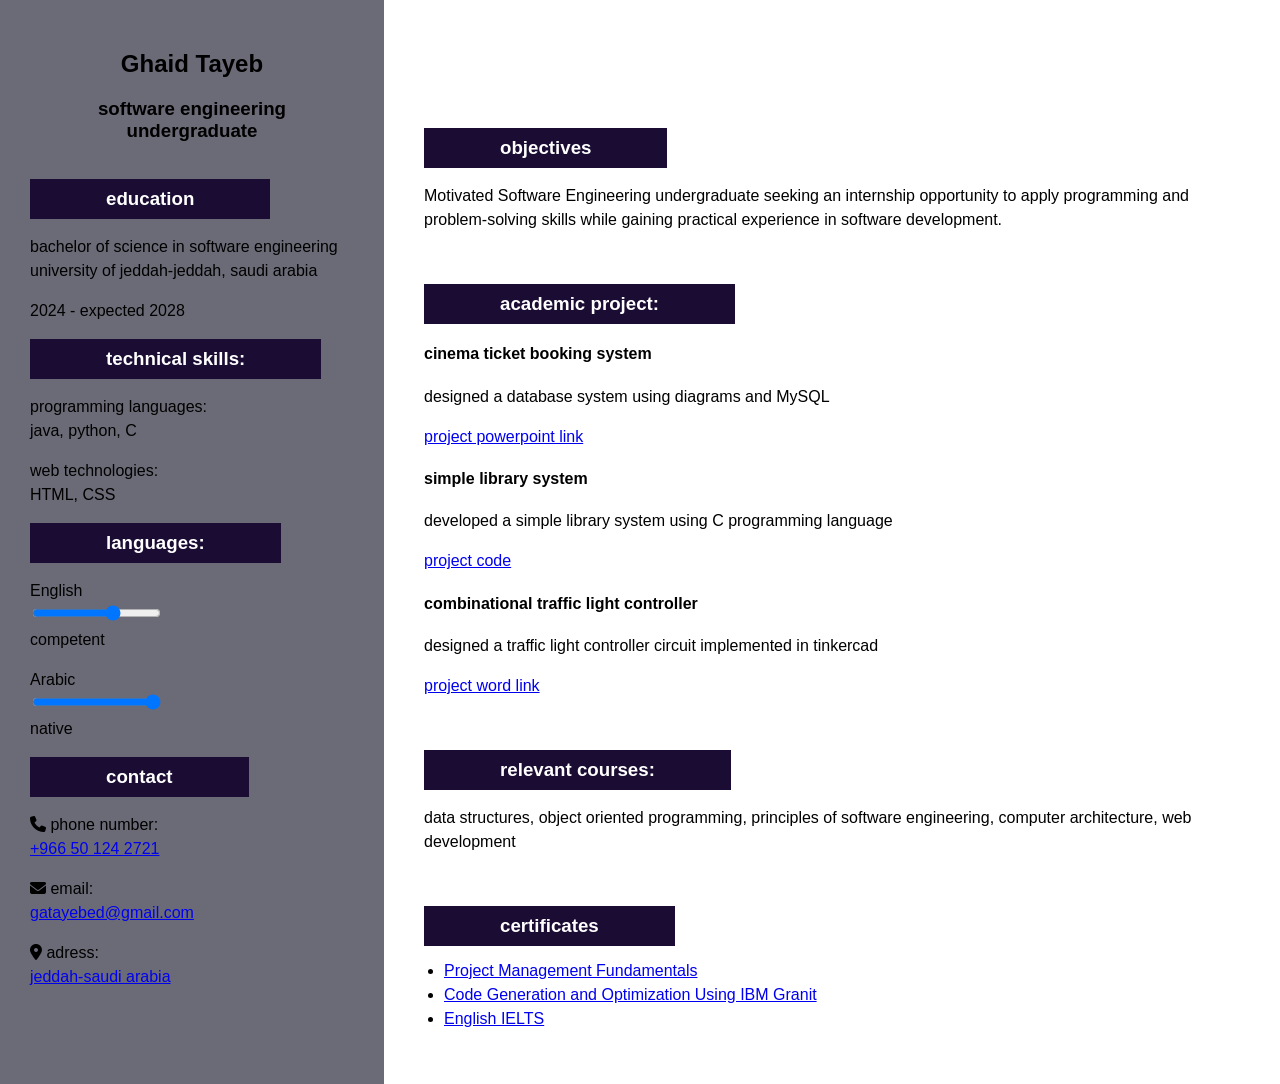
==== index.html @ a41b9113 "Rename cv.html to index.html" ====
<!DOCTYPE html>
<html lang="en">
<head>
    <meta charset="UTF-8">
    <meta name="viewport" content="width=device-width, initial-scale=1.0">
    <title>Document</title>
    <link rel="stylesheet"  href="./css/style.css">
    <!--for icons -->
    <link rel="stylesheet" href="https://cdnjs.cloudflare.com/ajax/libs/font-awesome/6.5.0/css/all.min.css">
</head>
<body>

    
    <!--intro, left side-->
  <section id="leftcolumn">

       <header> 
    <h1>Ghaid Tayeb</h1>
    <h3>software engineering undergraduate</h3>
     </header>
     <br>
    <!--education-->
    <nav class="navBar">
    <h3>education</h3>
    </nav>
    <p>bachelor of science in software engineering
        <br> 
        university of jeddah-jeddah, saudi arabia </p>
   <p>2024 - expected 2028</p>

   <nav class="navBar">
             <h3>technical skills:</h3>
             </nav>
    <p>programming languages: <br> java, python, C </p> 
     <p> web technologies: <br> HTML, CSS </p>

    
   <nav class="navBar">
             <h3>languages:</h3>
             </nav> 
     <p>English  <br> <input type="range" max="10" value="6.5"> <br> competent </p>
     <p>Arabic <br> <input type="range" max="10" value="10"> <br> native </p>

<nav class="navBar">
      <h3>contact</h3>
</nav>
    <p> <i class="fas fa-phone"></i>
        phone number: <br> <a href="tel:+966501242721"> +966 50 124 2721 </a> </p>
    <p><i class="fas fa-envelope"></i>
        email: <br>  <a href="https://outlook.office365.com/mail/login.html?bO=1#authRedirect=true"> gatayebed@gmail.com </a></p>
    <p> <i class="fas fa-map-marker-alt"></i>
        adress: <br> <a href="tel:+966501242721"> jeddah-saudi arabia </a> </p>

   </section>
   <!--end left area-->

   <!--middle area-->
    <section id="middlecolumn">
    <nav class="navBar">    
    <h3>objectives</h3>
    </nav>
   <p>Motivated Software Engineering undergraduate seeking an 
    internship opportunity to apply programming and problem-solving 
    skills while gaining practical experience in software development.</p>
   <br>
    <br>

    <nav class="navBar"> 
<h3>academic project:</h3>
        </nav>
     <h4>cinema ticket booking system</h4> 
    <p>designed a database system using diagrams and MySQL</p>
    <p><a href="./media/cinema ticket booking system.pdf">project powerpoint link</a></p>
    
    <h4>simple library system </h4>
    <p> developed a simple library system using C programming language</p>
    <p><a href="./media/project.c">project code</a></p>

    <h4>combinational traffic light controller</h4>
    <p>designed a traffic light controller circuit implemented in tinkercad</p>
    <p><a href="./media/DLD project.pdf">project word link</a></p>

<br>
<br>
       <nav class="navBar">
        <h3>relevant courses:</h3>
   </nav>
    <p>data structures, object oriented programming, principles of 
        software engineering, computer architecture, web development </p>
    
<br>
<br>
 <nav class="navBar">
            <h3>certificates</h3> 
    </nav>
       <ul>
<li><a href="./media/ibm certificate2.jpg">Project Management Fundamentals</a></li>
<li><a href="./media/ibm certificate.jpg">Code Generation and Optimization Using IBM Granit</a></li>
<li><a href="./media/ielts.jpg">English IELTS</a></li>     
</ul>
</section>
<!--technical skills-->

<footer> 

</footer>




</body>
</html>
---- css/style.css ----
*{box-sizing: border-box;}

header{text-align: center; }


#leftcolumn{background-color: #6b6b77; width: 30%;
      padding:30px;}


body{ background-color: #ffffff;
     font-family: Verdana, Geneva, Tahoma, sans-serif; margin: 0; 
  display: flex; min-height: 100vh;
}
 
   
#middlecolumn{background-color:#ffffff;  width: 70%;
padding: 40px; padding-top: 10%;
}


.navBar {color: #ffffff; text-decoration:none; display: inline-block;
    padding: 1pt 76px; line-height: 0; background-color:#1a0c33;  margin: auto;}


h2 {border-bottom: 2px solid #ddd; padding-bottom: 5px; margin-top: 30px; 
}

p {line-height: 1.5;}

ul{padding-left: 20px;}
li{margin-bottom: 6px;}
#leftcolumn h2, #middlecolumn h2{margin-top: 25px;}
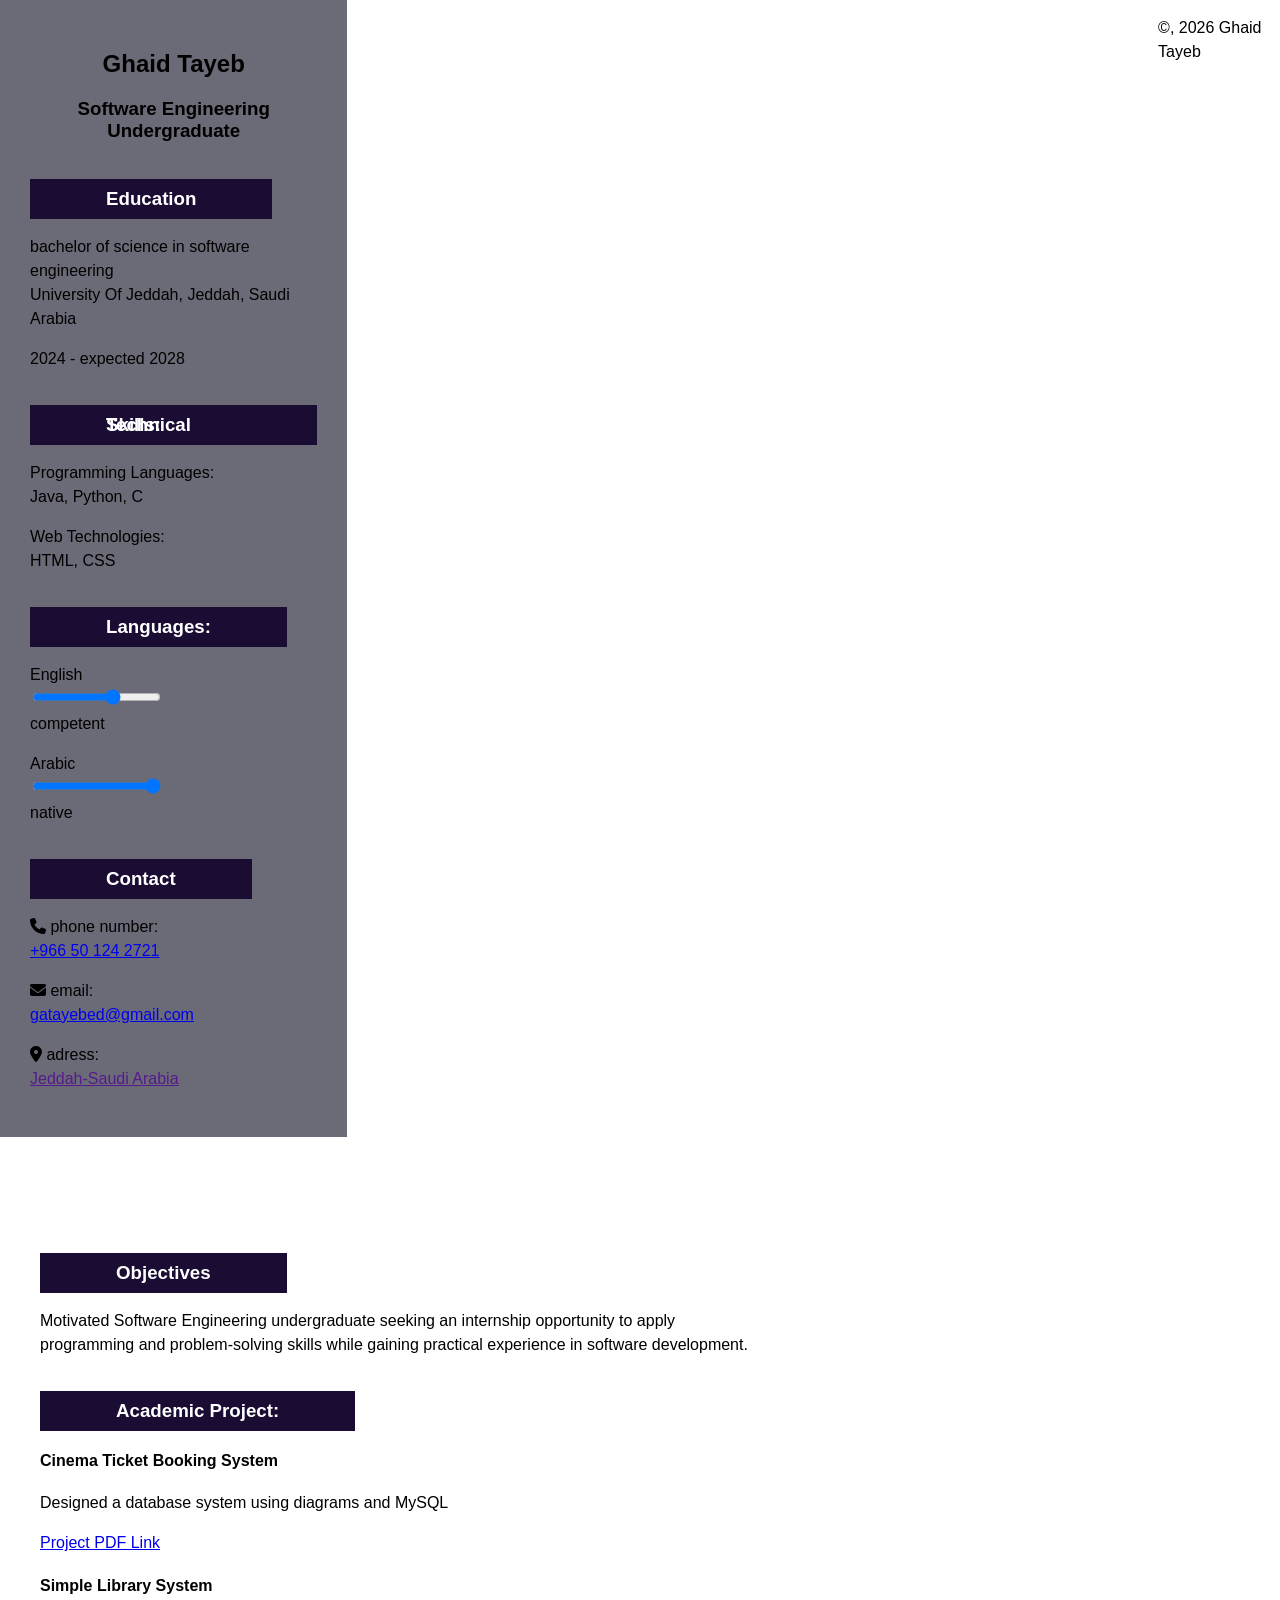
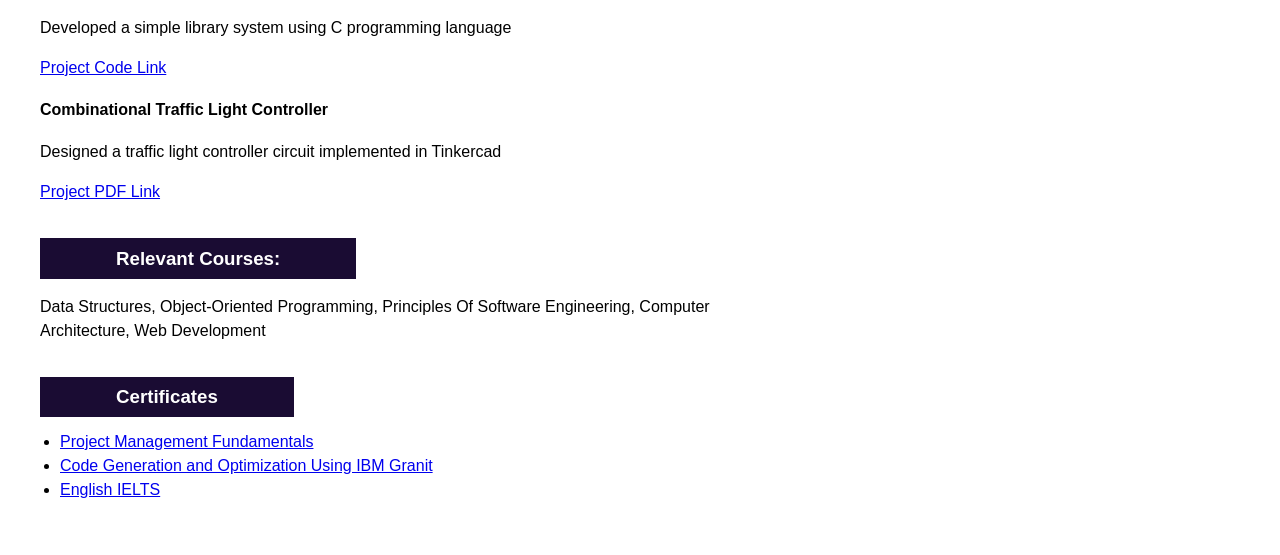
==== commit 3184c527: "Update index.html" ====
--- a/index.html
+++ b/index.html
@@ -3,53 +3,54 @@
 <head>
     <meta charset="UTF-8">
     <meta name="viewport" content="width=device-width, initial-scale=1.0">
-    <title>Document</title>
+    <title>CV</title>
     <link rel="stylesheet"  href="./css/style.css">
     <!--for icons -->
     <link rel="stylesheet" href="https://cdnjs.cloudflare.com/ajax/libs/font-awesome/6.5.0/css/all.min.css">
 </head>
 <body>
 
-    
-    <!--intro, left side-->
+ <div id="screen"> 
+    <!-- left side-->
   <section id="leftcolumn">
 
        <header> 
     <h1>Ghaid Tayeb</h1>
-    <h3>software engineering undergraduate</h3>
+    <h3>Software Engineering Undergraduate</h3>
      </header>
      <br>
+    
     <!--education-->
     <nav class="navBar">
-    <h3>education</h3>
+    <h3>Education</h3>
     </nav>
     <p>bachelor of science in software engineering
         <br> 
-        university of jeddah-jeddah, saudi arabia </p>
+        University Of Jeddah, Jeddah, Saudi Arabia </p>
    <p>2024 - expected 2028</p>
+   <br>
+   <nav class="navBar">
+             <h3>Technical Skills:</h3>
+             </nav>
+    <p>Programming Languages: <br> Java, Python, C </p> 
+     <p> Web Technologies: <br> HTML, CSS </p>
 
+       <br>
    <nav class="navBar">
-             <h3>technical skills:</h3>
-             </nav>
-    <p>programming languages: <br> java, python, C </p> 
-     <p> web technologies: <br> HTML, CSS </p>
-
-    
-   <nav class="navBar">
-             <h3>languages:</h3>
+             <h3>Languages:</h3>
              </nav> 
      <p>English  <br> <input type="range" max="10" value="6.5"> <br> competent </p>
      <p>Arabic <br> <input type="range" max="10" value="10"> <br> native </p>
-
+   <br>
 <nav class="navBar">
-      <h3>contact</h3>
+      <h3>Contact</h3>
 </nav>
     <p> <i class="fas fa-phone"></i>
         phone number: <br> <a href="tel:+966501242721"> +966 50 124 2721 </a> </p>
     <p><i class="fas fa-envelope"></i>
         email: <br>  <a href="https://outlook.office365.com/mail/login.html?bO=1#authRedirect=true"> gatayebed@gmail.com </a></p>
     <p> <i class="fas fa-map-marker-alt"></i>
-        adress: <br> <a href="tel:+966501242721"> jeddah-saudi arabia </a> </p>
+        adress: <br> <a href=""> Jeddah-Saudi Arabia </a> </p>
 
    </section>
    <!--end left area-->
@@ -57,41 +58,38 @@
    <!--middle area-->
     <section id="middlecolumn">
     <nav class="navBar">    
-    <h3>objectives</h3>
+    <h3>Objectives</h3>
     </nav>
    <p>Motivated Software Engineering undergraduate seeking an 
     internship opportunity to apply programming and problem-solving 
     skills while gaining practical experience in software development.</p>
    <br>
-    <br>
 
     <nav class="navBar"> 
-<h3>academic project:</h3>
+<h3>Academic Project:</h3>
         </nav>
-     <h4>cinema ticket booking system</h4> 
-    <p>designed a database system using diagrams and MySQL</p>
-    <p><a href="./media/cinema ticket booking system.pdf">project powerpoint link</a></p>
+     <h4>Cinema Ticket Booking System</h4> 
+    <p>Designed a database system using diagrams and MySQL</p>
+    <p><a href="./media/cinema ticket booking system.pdf">Project PDF Link</a></p>
     
-    <h4>simple library system </h4>
-    <p> developed a simple library system using C programming language</p>
-    <p><a href="./media/project.c">project code</a></p>
+    <h4>Simple Library System </h4>
+    <p> Developed a simple library system using C programming language</p>
+    <p><a href="./media/project.c">Project Code Link</a></p>
 
-    <h4>combinational traffic light controller</h4>
-    <p>designed a traffic light controller circuit implemented in tinkercad</p>
-    <p><a href="./media/DLD project.pdf">project word link</a></p>
+    <h4>Combinational Traffic Light Controller</h4>
+    <p>Designed a traffic light controller circuit implemented in Tinkercad</p>
+    <p><a href="./media/DLD project.pdf">Project PDF Link</a></p>
 
 <br>
+       <nav class="navBar">
+        <h3>Relevant Courses:</h3>
+   </nav>
+    <p>Data Structures, Object-Oriented Programming, Principles Of 
+        Software Engineering, Computer Architecture, Web Development </p>  
 <br>
-       <nav class="navBar">
-        <h3>relevant courses:</h3>
-   </nav>
-    <p>data structures, object oriented programming, principles of 
-        software engineering, computer architecture, web development </p>
-    
-<br>
-<br>
+
  <nav class="navBar">
-            <h3>certificates</h3> 
+            <h3>Certificates</h3> 
     </nav>
        <ul>
 <li><a href="./media/ibm certificate2.jpg">Project Management Fundamentals</a></li>
@@ -100,9 +98,9 @@
 </ul>
 </section>
 <!--technical skills-->
-
+</div>  
 <footer> 
-
+<p> &copy, 2026 Ghaid Tayeb </p>
 </footer>
 
 
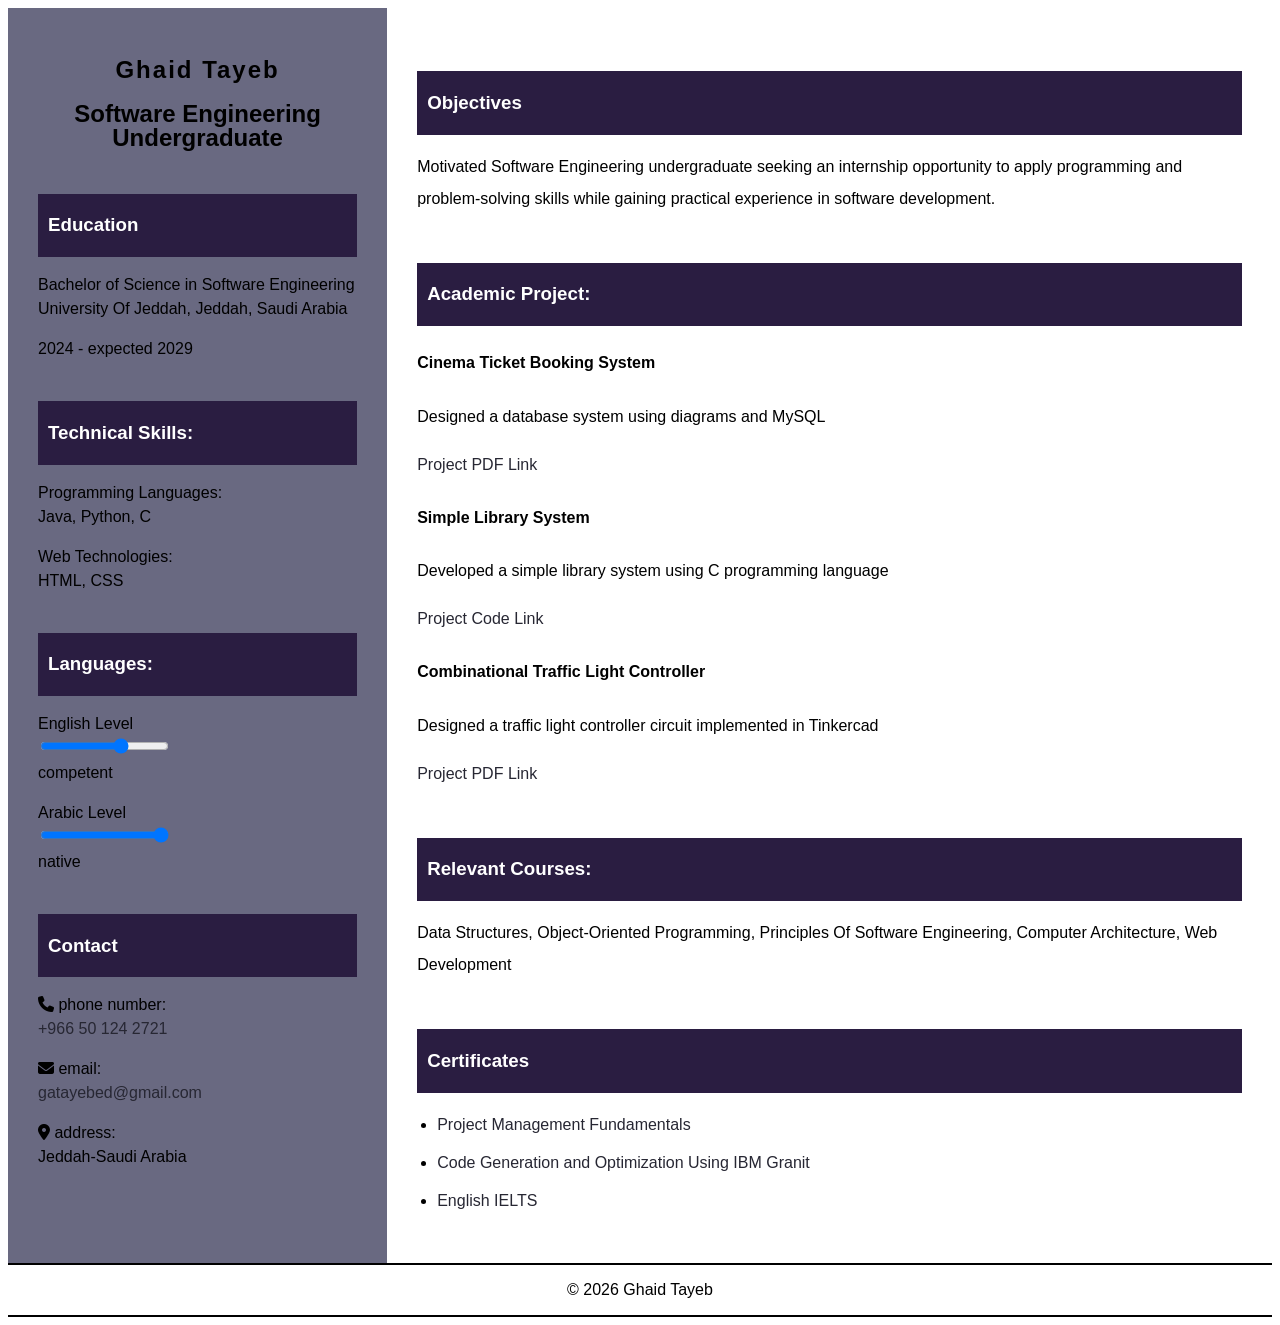
==== commit 23f1ccc0: "Update index.html" ====
--- a/index.html
+++ b/index.html
@@ -7,6 +7,7 @@
     <link rel="stylesheet"  href="./css/style.css">
     <!--for icons -->
     <link rel="stylesheet" href="https://cdnjs.cloudflare.com/ajax/libs/font-awesome/6.5.0/css/all.min.css">
+
 </head>
 <body>
 
@@ -16,61 +17,61 @@
 
        <header> 
     <h1>Ghaid Tayeb</h1>
-    <h3>Software Engineering Undergraduate</h3>
+    <h2>Software Engineering Undergraduate</h2>
      </header>
      <br>
     
     <!--education-->
-    <nav class="navBar">
+    <div class="topic">
     <h3>Education</h3>
-    </nav>
-    <p>bachelor of science in software engineering
+    </div>
+    <p>Bachelor of Science in Software Engineering
         <br> 
         University Of Jeddah, Jeddah, Saudi Arabia </p>
-   <p>2024 - expected 2028</p>
+   <p>2024 - expected 2029</p>
    <br>
-   <nav class="navBar">
+   <div class="topic">
              <h3>Technical Skills:</h3>
-             </nav>
+             </div>
     <p>Programming Languages: <br> Java, Python, C </p> 
      <p> Web Technologies: <br> HTML, CSS </p>
 
        <br>
-   <nav class="navBar">
+   <div class="topic">
              <h3>Languages:</h3>
-             </nav> 
-     <p>English  <br> <input type="range" max="10" value="6.5"> <br> competent </p>
-     <p>Arabic <br> <input type="range" max="10" value="10"> <br> native </p>
+             </div> 
+     <p><label for="english"> English Level </label><br> <input type="range" max="10" value="6.5" id="english"> <br> competent </p>
+     <p><label for="arabic"> Arabic Level </label><br>   <input type="range" max="10" value="10" id="arabic"> <br> native </p>
    <br>
-<nav class="navBar">
+<div class="topic">
       <h3>Contact</h3>
-</nav>
+</div>
     <p> <i class="fas fa-phone"></i>
         phone number: <br> <a href="tel:+966501242721"> +966 50 124 2721 </a> </p>
     <p><i class="fas fa-envelope"></i>
-        email: <br>  <a href="https://outlook.office365.com/mail/login.html?bO=1#authRedirect=true"> gatayebed@gmail.com </a></p>
+        email: <br>  <a href="mailto:gatayebed@gmail.com"> gatayebed@gmail.com </a></p>
     <p> <i class="fas fa-map-marker-alt"></i>
-        adress: <br> <a href=""> Jeddah-Saudi Arabia </a> </p>
+        address: <br> Jeddah-Saudi Arabia  </p>
 
    </section>
    <!--end left area-->
 
    <!--middle area-->
     <section id="middlecolumn">
-    <nav class="navBar">    
+    <div class="topic">    
     <h3>Objectives</h3>
-    </nav>
+    </div>
    <p>Motivated Software Engineering undergraduate seeking an 
     internship opportunity to apply programming and problem-solving 
     skills while gaining practical experience in software development.</p>
    <br>
 
-    <nav class="navBar"> 
+    <div class="topic"> 
 <h3>Academic Project:</h3>
-        </nav>
+        </div>
      <h4>Cinema Ticket Booking System</h4> 
     <p>Designed a database system using diagrams and MySQL</p>
-    <p><a href="./media/cinema ticket booking system.pdf">Project PDF Link</a></p>
+    <p><a href="./media/cinema-ticket-booking-system.pdf">Project PDF Link</a></p>
     
     <h4>Simple Library System </h4>
     <p> Developed a simple library system using C programming language</p>
@@ -78,29 +79,29 @@
 
     <h4>Combinational Traffic Light Controller</h4>
     <p>Designed a traffic light controller circuit implemented in Tinkercad</p>
-    <p><a href="./media/DLD project.pdf">Project PDF Link</a></p>
+    <p><a href="./media/DLD-project.pdf">Project PDF Link</a></p>
 
 <br>
-       <nav class="navBar">
+       <div class="topic">
         <h3>Relevant Courses:</h3>
-   </nav>
+   </div>
     <p>Data Structures, Object-Oriented Programming, Principles Of 
         Software Engineering, Computer Architecture, Web Development </p>  
 <br>
 
- <nav class="navBar">
+ <div class="topic">
             <h3>Certificates</h3> 
-    </nav>
+    </div>
        <ul>
-<li><a href="./media/ibm certificate2.jpg">Project Management Fundamentals</a></li>
-<li><a href="./media/ibm certificate.jpg">Code Generation and Optimization Using IBM Granit</a></li>
+<li><a href="./media/ibm-certificate2.jpg">Project Management Fundamentals</a></li>
+<li><a href="./media/ibm-certificate.jpg">Code Generation and Optimization Using IBM Granit</a></li>
 <li><a href="./media/ielts.jpg">English IELTS</a></li>     
 </ul>
 </section>
 <!--technical skills-->
 </div>  
 <footer> 
-<p> &copy, 2026 Ghaid Tayeb </p>
+<p> &copy; 2026 Ghaid Tayeb </p>
 </footer>
 
 
--- a/css/style.css
+++ b/css/style.css
@@ -1,34 +1,59 @@
+*{box-sizing: border-box;
+}
 
 
-*{box-sizing: border-box;}
-
-header{text-align: center; }
+header{text-align: center; 
+  line-height: 1; }
 
 
-#leftcolumn{background-color: #6b6b77; width: 30%;
-      padding:30px;}
+#leftcolumn{background-color: #696981; width: 30%;
+      padding:30px; line-height: 1.5;}
 
 
 body{ background-color: #ffffff;
-     font-family: Verdana, Geneva, Tahoma, sans-serif; margin: 0; 
-  display: flex; min-height: 100vh;
+     font-family: Verdana, Geneva, Tahoma, sans-serif; 
+  display: flex; flex-direction: column; min-height: 100vh;
 }
  
+#screen{
+    display: flex; flex: 1;
+}
    
 #middlecolumn{background-color:#ffffff;  width: 70%;
-padding: 40px; padding-top: 10%;
+padding: 30px; padding-top: 5%; margin: 0; line-height: 2;
 }
 
-
-.navBar {color: #ffffff; text-decoration:none; display: inline-block;
-    padding: 1pt 76px; line-height: 0; background-color:#1a0c33;  margin: auto;}
+a:hover {color: #445f94;}
+a{text-decoration: none; color: #272733;}
 
 
-h2 {border-bottom: 2px solid #ddd; padding-bottom: 5px; margin-top: 30px; 
+.topic {color: #ffffff; display: block; width: 100%; 
+    padding: 2px 10px; line-height: normal; background-color:#2a1d41;
 }
+  
 
-p {line-height: 1.5;}
+ul{padding-left: 20px; line-height: 2;}    
 
-ul{padding-left: 20px;}
 li{margin-bottom: 6px;}
-#leftcolumn h2, #middlecolumn h2{margin-top: 25px;}+
+
+h1{letter-spacing: 2px;}
+
+@media (max-width: 992px) {
+    #leftcolumn {
+        width: 40%;    }
+    #middlecolumn {
+        width: 60%; }}
+
+@media (max-width: 768px) {
+    #screen {
+        flex-direction: column;}
+    #leftcolumn, #middlecolumn {
+        width: 100%; }}
+
+@media (max-width: 576px) {
+    body {
+        font-size: 14px;}}
+
+footer{border-top: 2px double #000000;
+border-bottom: 2px double #000000; margin-top: auto; text-align: center;}
